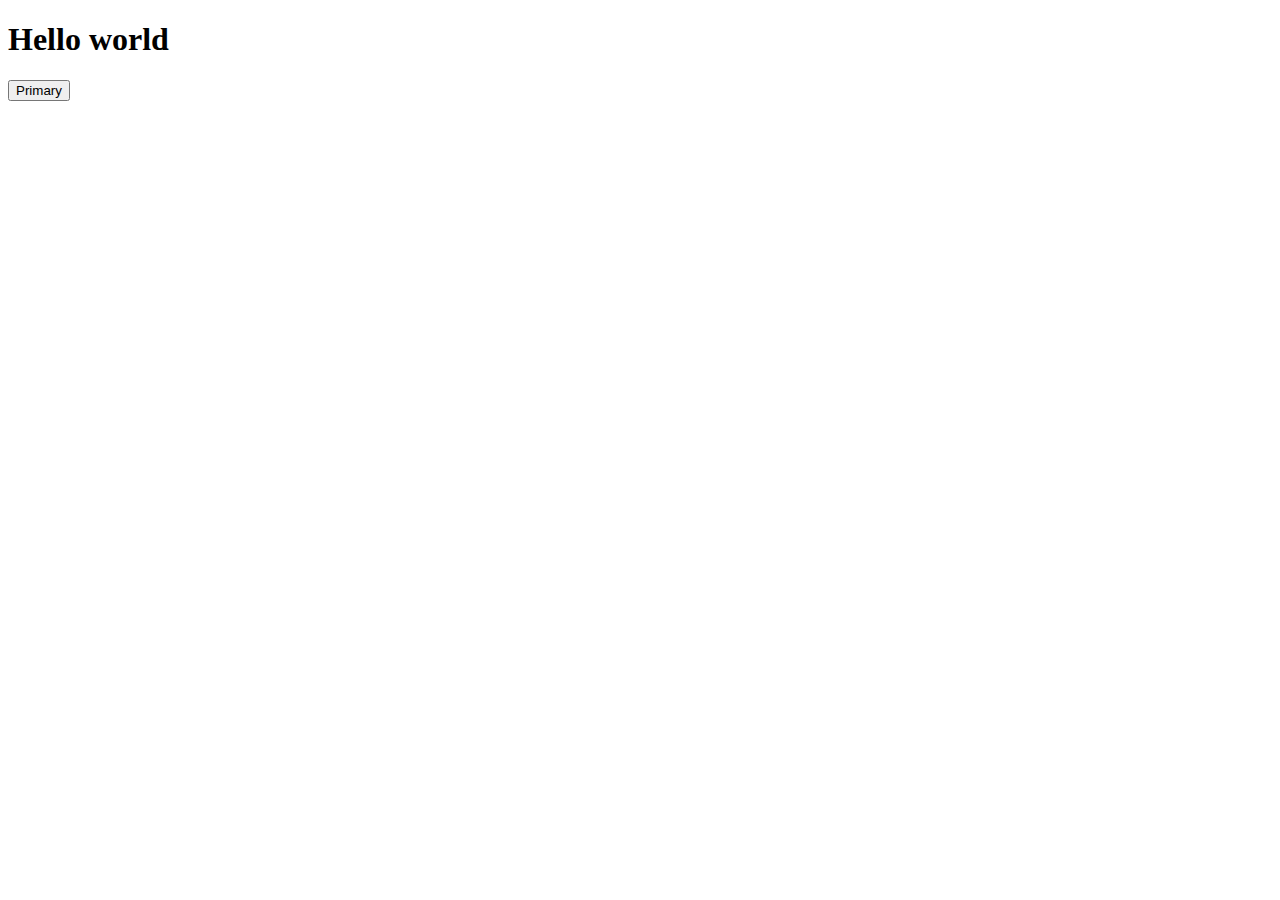
==== index.html @ aac94f91 "font and bootstrap added" ====
<!DOCTYPE html>
<html lang="en">
  <head>
    <meta charset="UTF-8" />
    <meta name="viewport" content="width=device-width, initial-scale=1.0" />
    <title>Document</title>

    <link
      href="https://cdn.jsdelivr.net/npm/bootstrap@5.3.1/dist/css/bootstrap.min.css"
      rel="stylesheet"
      integrity="sha384-4bw+/aepP/YC94hEpVNVgiZdgIC5+VKNBQNGCHeKRQN+PtmoHDEXuppvnDJzQIu9"
      crossorigin="anonymous"
    />
    <link rel="preconnect" href="https://fonts.googleapis.com" />
    <link rel="preconnect" href="https://fonts.gstatic.com" crossorigin />
    <link
      href="https://fonts.googleapis.com/css2?family=Kumbh+Sans:wght@400;600;700&family=Merriweather:ital,wght@0,700;0,900;1,900&display=swap"
      rel="stylesheet"
    />
    <link rel="stylesheet" href="style/style.css" />
  </head>
  <body>
    <div class="container">
      <h1>Hello world</h1>
      <button type="button" class="btn btn-primary">Primary</button>
    </div>
    <script
      src="https://cdn.jsdelivr.net/npm/bootstrap@5.3.1/dist/js/bootstrap.bundle.min.js"
      integrity="sha384-HwwvtgBNo3bZJJLYd8oVXjrBZt8cqVSpeBNS5n7C8IVInixGAoxmnlMuBnhbgrkm"
      crossorigin="anonymous"
    ></script>
  </body>
</html>
---- style/style.css ----
.h1 {
  font-family: "Merriweather", serif;
  font-size: 56px;
}
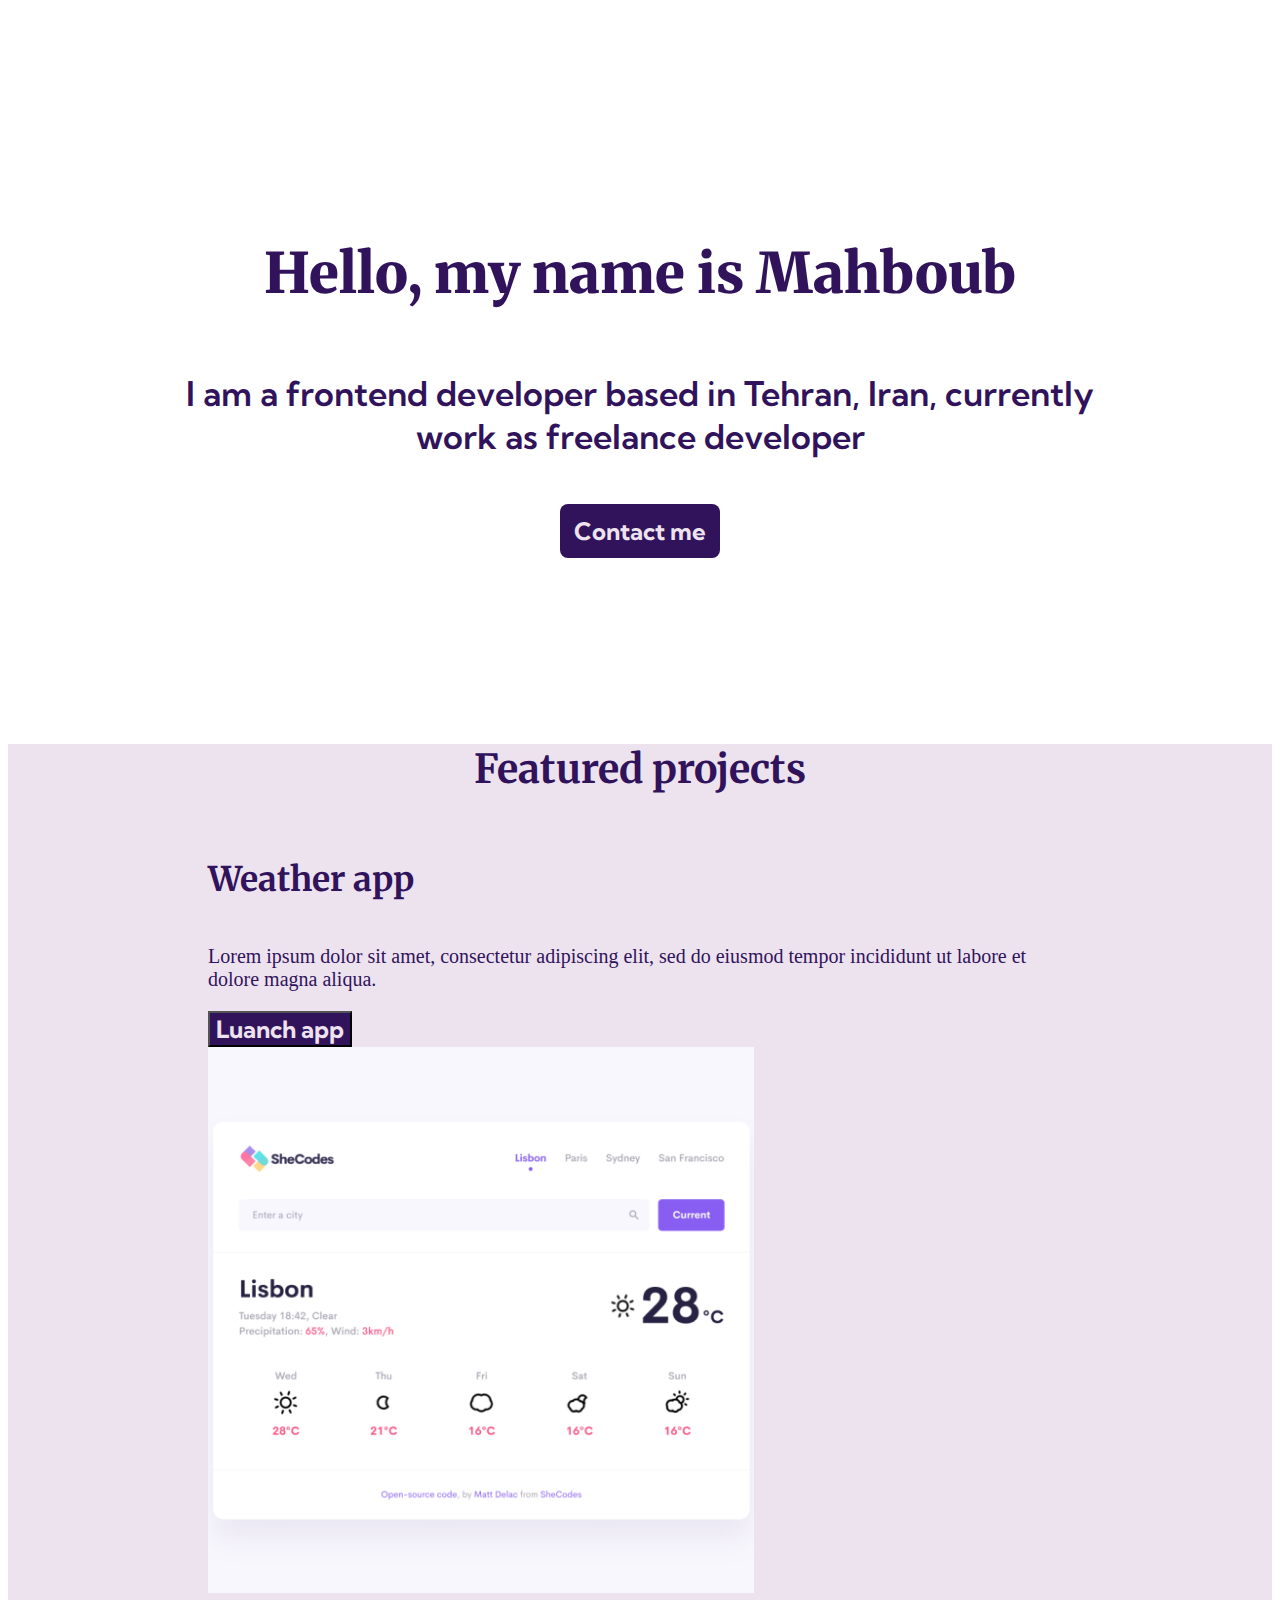
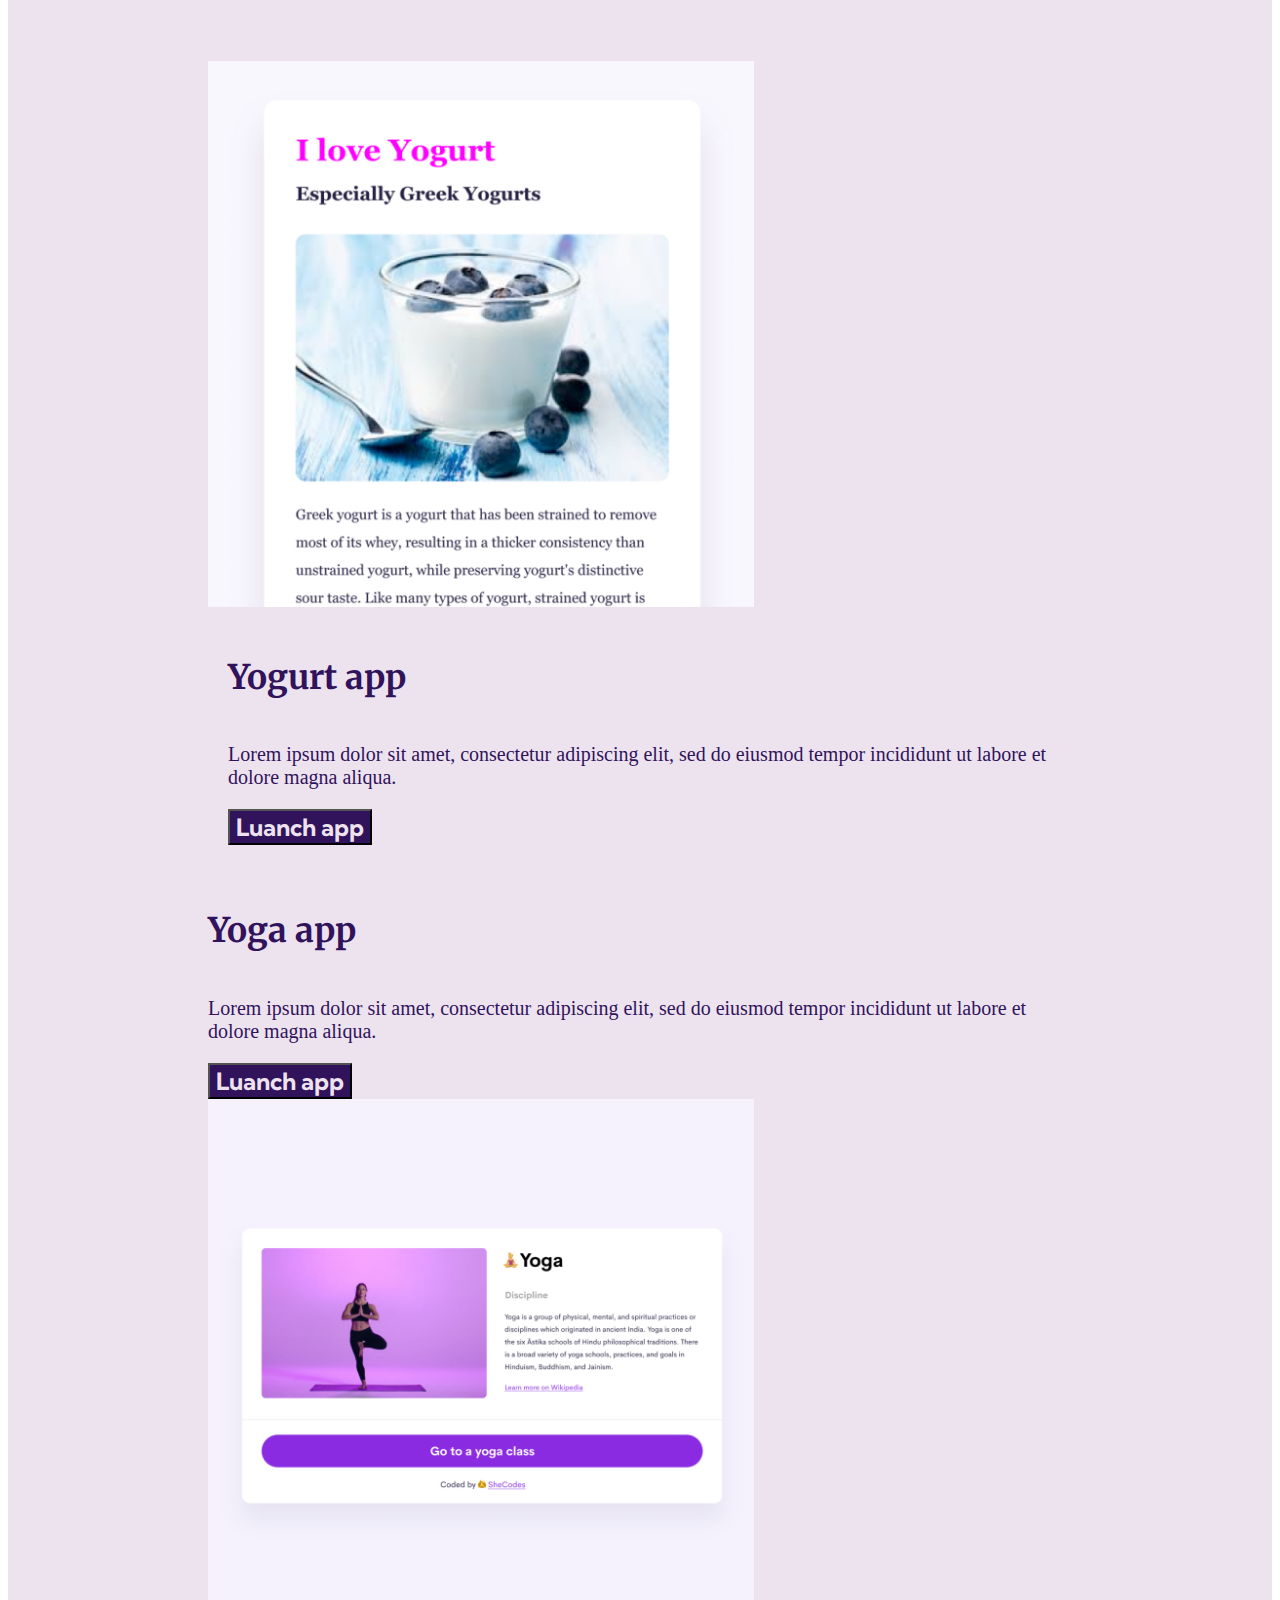
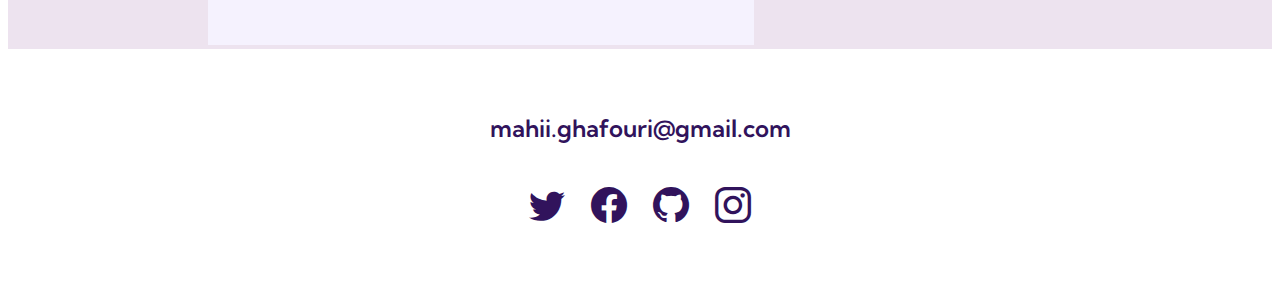
==== commit f1de4bb6: "homepage html and css" ====
--- a/index.html
+++ b/index.html
@@ -3,7 +3,7 @@
   <head>
     <meta charset="UTF-8" />
     <meta name="viewport" content="width=device-width, initial-scale=1.0" />
-    <title>Document</title>
+    <title>Homepage</title>
 
     <link
       href="https://cdn.jsdelivr.net/npm/bootstrap@5.3.1/dist/css/bootstrap.min.css"
@@ -11,18 +11,95 @@
       integrity="sha384-4bw+/aepP/YC94hEpVNVgiZdgIC5+VKNBQNGCHeKRQN+PtmoHDEXuppvnDJzQIu9"
       crossorigin="anonymous"
     />
+    <link rel="stylesheet" href="style/style.css" />
     <link rel="preconnect" href="https://fonts.googleapis.com" />
     <link rel="preconnect" href="https://fonts.gstatic.com" crossorigin />
     <link
       href="https://fonts.googleapis.com/css2?family=Kumbh+Sans:wght@400;600;700&family=Merriweather:ital,wght@0,700;0,900;1,900&display=swap"
       rel="stylesheet"
     />
-    <link rel="stylesheet" href="style/style.css" />
+    <link
+      rel="stylesheet"
+      href="https://cdn.jsdelivr.net/npm/bootstrap-icons@1.10.5/font/bootstrap-icons.css"
+    />
   </head>
   <body>
-    <div class="container">
-      <h1>Hello world</h1>
-      <button type="button" class="btn btn-primary">Primary</button>
+    <div class="container-fluid">
+      <div class="hero">
+        <h1>Hello, my name is Mahboub</h1>
+        <h2>
+          I am a frontend developer based in Tehran, Iran, currently work as
+          freelance developer
+        </h2>
+        <a href="#">Contact me</a>
+      </div>
+      <div class="works">
+        <div class="row">
+          <h3 class="title">Featured projects</h3>
+        </div>
+        <div class="row">
+          <div class="work-box d-flex">
+            <div class="description two">
+              <h4>Weather app</h4>
+              <p>
+                Lorem ipsum dolor sit amet, consectetur adipiscing elit, sed do
+                eiusmod tempor incididunt ut labore et dolore magna aliqua.
+              </p>
+              <button class="btn btn-primary app-button">Luanch app</button>
+            </div>
+            <div class="image">
+              <img src="images/weather.png" alt="weather app" />
+            </div>
+          </div>
+        </div>
+        <div class="row">
+          <div class="work-box d-flex">
+            <div class="image">
+              <img src="images/yogurt.png" alt="yogurt app" />
+            </div>
+            <div class="description three">
+              <h4>Yogurt app</h4>
+              <p>
+                Lorem ipsum dolor sit amet, consectetur adipiscing elit, sed do
+                eiusmod tempor incididunt ut labore et dolore magna aliqua.
+              </p>
+              <button class="btn btn-primary app-button">Luanch app</button>
+            </div>
+          </div>
+        </div>
+        <div class="row">
+          <div class="work-box d-flex">
+            <div class="description four">
+              <h4>Yoga app</h4>
+              <p>
+                Lorem ipsum dolor sit amet, consectetur adipiscing elit, sed do
+                eiusmod tempor incididunt ut labore et dolore magna aliqua.
+              </p>
+              <button class="btn btn-primary app-button">Luanch app</button>
+            </div>
+            <div class="image">
+              <img src="images/yoga.png" alt="yoga app" />
+            </div>
+          </div>
+        </div>
+      </div>
+      <div class="footer d-flex flex-column">
+        <a href="mailto:mahii.ghafouri@gmail.com">mahii.ghafouri@gmail.com</a>
+        <div class="social">
+          <a href="#">
+            <i class="bi bi-twitter"></i>
+          </a>
+          <a href="#">
+            <i class="bi bi-facebook"></i>
+          </a>
+          <a href="https://github.com/mahboub8061">
+            <i class="bi bi-github"></i>
+          </a>
+          <a href="https://github.com/mahboub8061">
+            <i class="bi bi-instagram"></i>
+          </a>
+        </div>
+      </div>
     </div>
     <script
       src="https://cdn.jsdelivr.net/npm/bootstrap@5.3.1/dist/js/bootstrap.bundle.min.js"
--- a/style/style.css
+++ b/style/style.css
@@ -1,4 +1,106 @@
-.h1 {
+:root {
+  --primary-color: #31135c;
+  --secondary-color: #9d61a9;
+  --bg-color: #ede3ef;
+}
+.hero {
+  display: flex;
+  flex-direction: column;
+  align-items: center;
+  margin-top: 50px;
+  padding: 150px;
+}
+h1 {
   font-family: "Merriweather", serif;
   font-size: 56px;
+  color: var(--primary-color);
+  font-weight: 900;
+  margin-bottom: 36px;
 }
+h2 {
+  font-size: 34px;
+  color: var(--primary-color);
+  font-weight: 600;
+  font-family: "Kumbh Sans", sans-serif;
+  text-align: center;
+  margin-bottom: 46px;
+}
+
+.hero a {
+  font-family: "Kumbh Sans", sans-serif;
+  font-size: 24px;
+  text-decoration: none;
+  color: var(--bg-color);
+  padding: 12px 14px;
+  background-color: var(--primary-color);
+  border-radius: 8px;
+  font-weight: 700;
+}
+.works {
+  padding-left: 200px;
+  padding-right: 200px;
+  background-color: var(--bg-color);
+}
+h3 {
+  font-family: "Merriweather", serif;
+  font-weight: 700;
+  font-size: 40px;
+  color: var(--primary-color);
+}
+h4 {
+  font-family: "Merriweather", serif;
+  font-weight: 700;
+  font-size: 34px;
+  color: var(--primary-color);
+}
+.app-button {
+  background-color: var(--primary-color);
+  font-family: "Kumbh Sans", sans-serif;
+  font-size: 24px;
+  font-weight: 700;
+  color: var(--bg-color);
+}
+
+.works p {
+  font-size: 20px;
+  color: var(--primary-color);
+}
+.title {
+  text-align: center;
+  margin-top: 36px;
+  margin-bottom: 64px;
+}
+
+.image img {
+  width: 546px;
+  height: auto;
+}
+.row {
+  margin-bottom: 64px;
+}
+.three {
+  padding-left: 20px;
+}
+.two,
+.four {
+  padding-right: 20px;
+}
+.footer {
+  display: flex;
+  flex-direction: column;
+  align-items: center;
+  padding-bottom: 64px;
+}
+.footer a {
+  font-family: "Kumbh Sans", sans-serif;
+  font-size: 24px;
+  color: var(--primary-color);
+  text-decoration: none;
+  font-weight: 600;
+  margin-bottom: 40px;
+}
+.social i {
+  font-size: 36px;
+  color: var(--primary-color);
+  margin: 10px;
+}
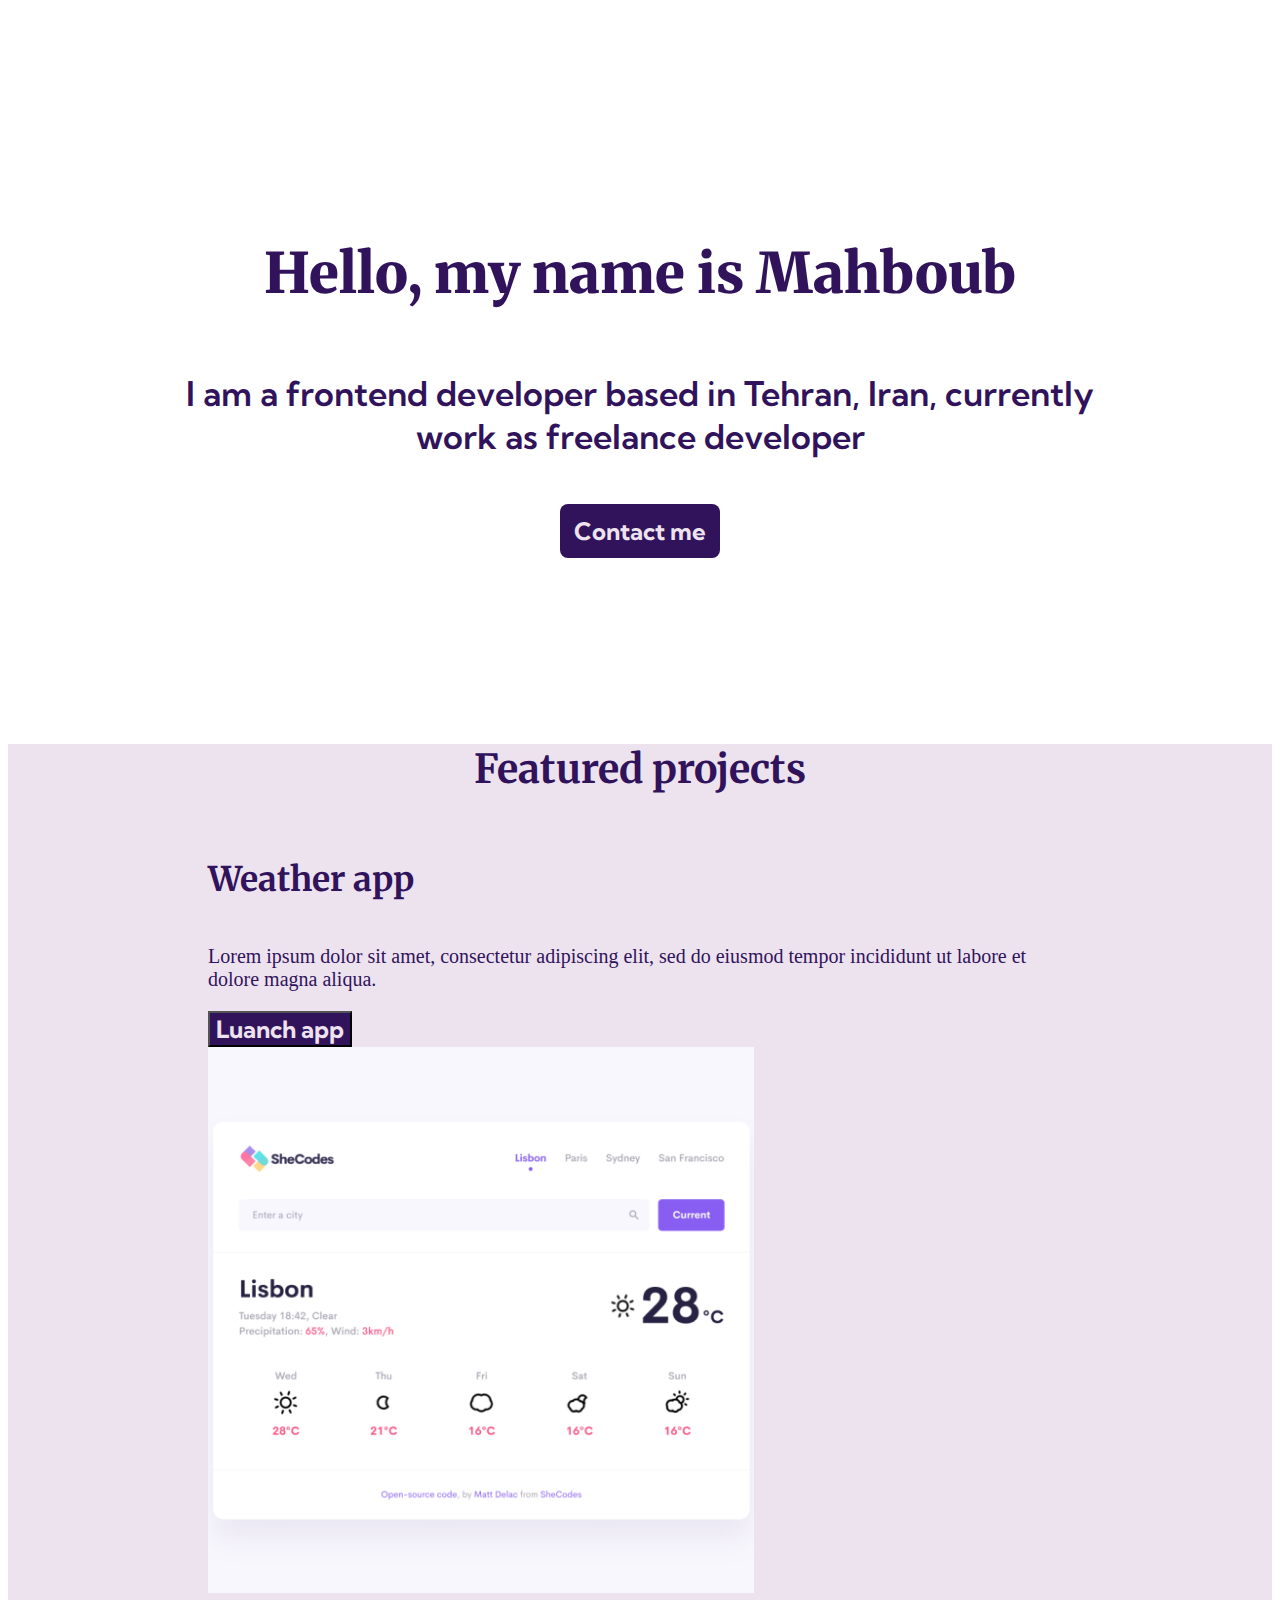
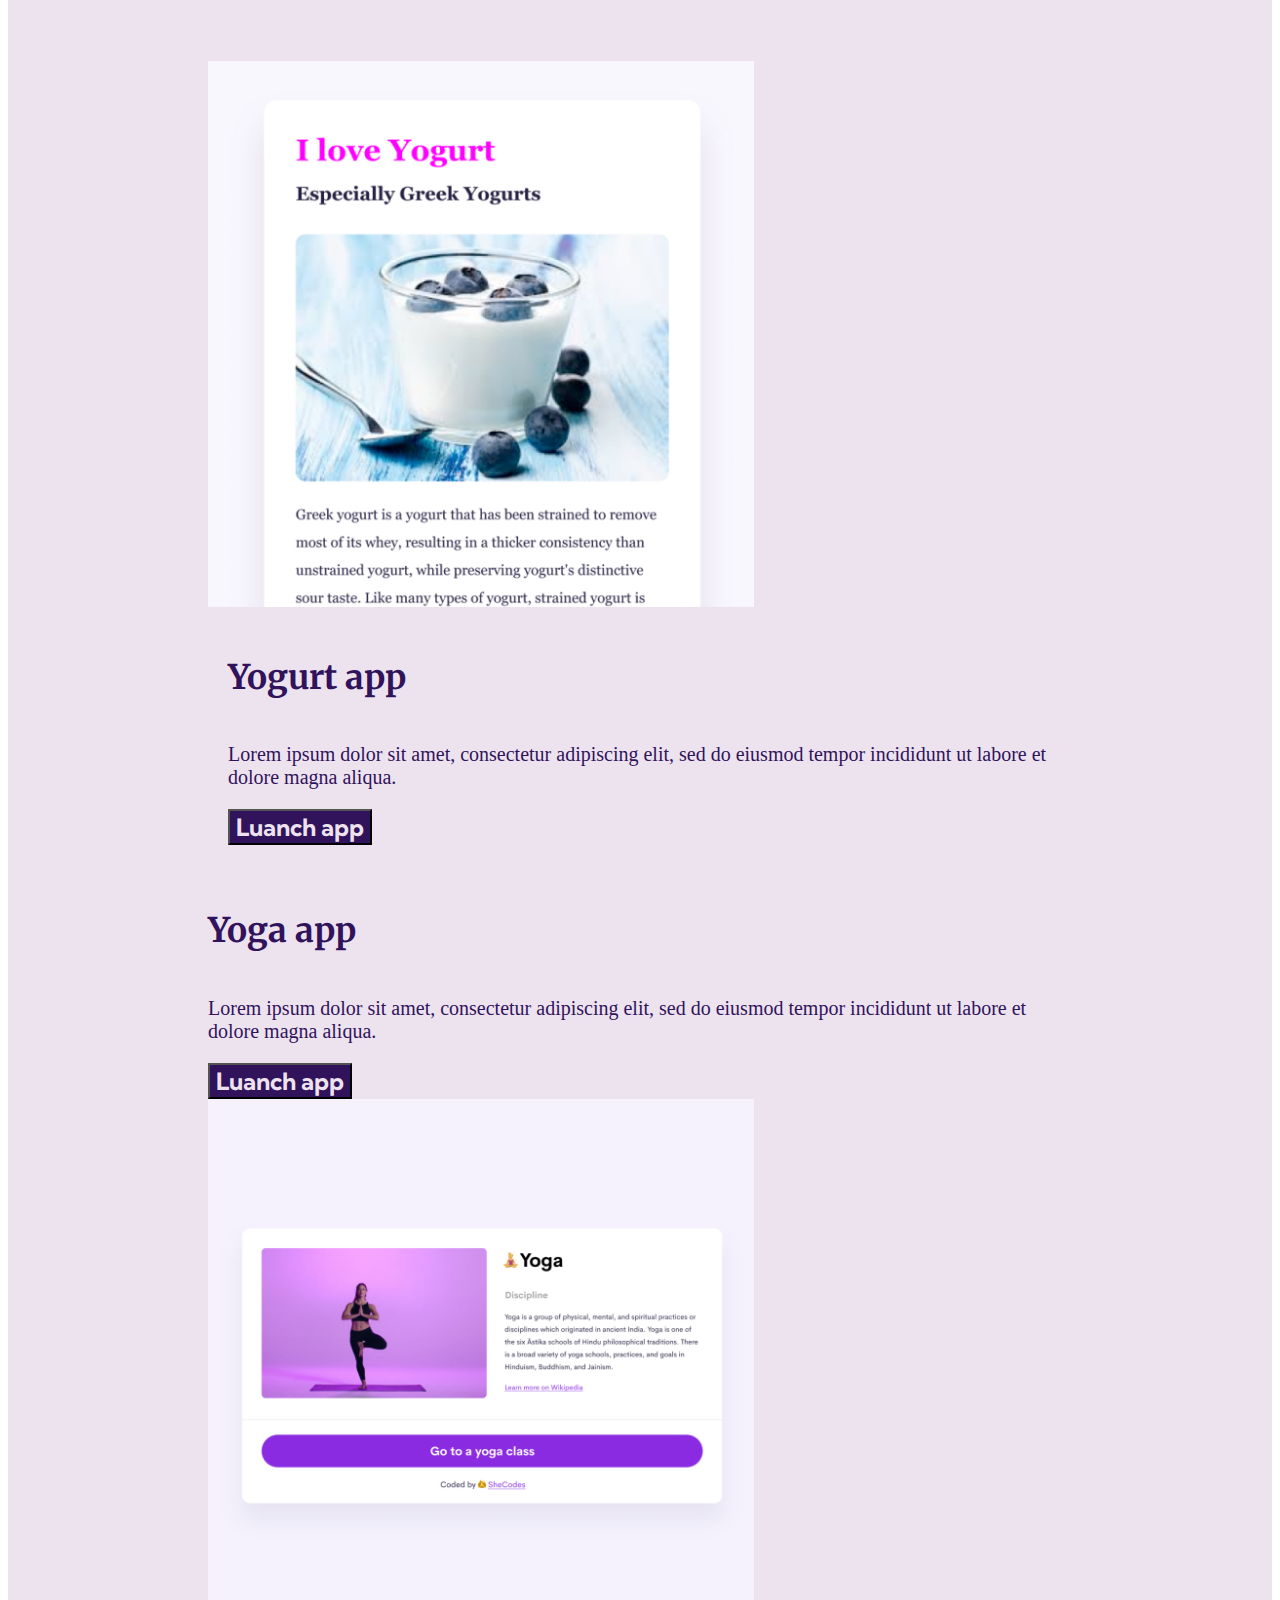
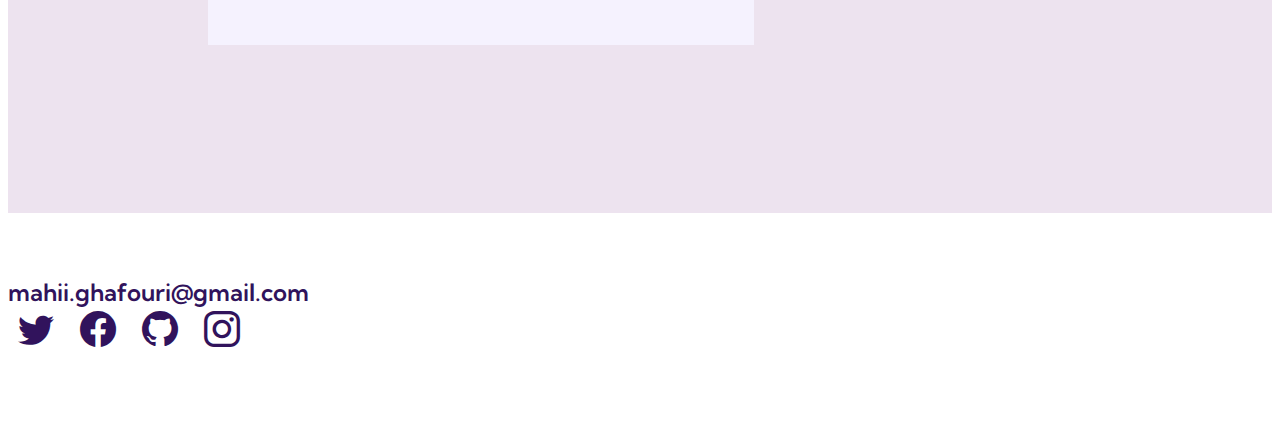
==== commit a2658933: "working on responsiveness" ====
--- a/index.html
+++ b/index.html
@@ -38,7 +38,7 @@
           <h3 class="title">Featured projects</h3>
         </div>
         <div class="row">
-          <div class="work-box d-flex">
+          <div class="work-box d-sm-flex">
             <div class="description two">
               <h4>Weather app</h4>
               <p>
@@ -86,16 +86,18 @@
       <div class="footer d-flex flex-column">
         <a href="mailto:mahii.ghafouri@gmail.com">mahii.ghafouri@gmail.com</a>
         <div class="social">
-          <a href="#">
+          <a href="https://twitter.com/">
             <i class="bi bi-twitter"></i>
           </a>
-          <a href="#">
+          <a href="https://facebook.com">
             <i class="bi bi-facebook"></i>
           </a>
           <a href="https://github.com/mahboub8061">
             <i class="bi bi-github"></i>
           </a>
-          <a href="https://github.com/mahboub8061">
+          <a
+            href="https://instagram.com/mahboub_ghafouri?idshid=NzZIODBkYWE4Ng=="
+          >
             <i class="bi bi-instagram"></i>
           </a>
         </div>
--- a/style/style.css
+++ b/style/style.css
@@ -40,6 +40,7 @@
   padding-left: 200px;
   padding-right: 200px;
   background-color: var(--bg-color);
+  padding-bottom: 100px;
 }
 h3 {
   font-family: "Merriweather", serif;
@@ -86,8 +87,7 @@
   padding-right: 20px;
 }
 .footer {
-  display: flex;
-  flex-direction: column;
+  padding-top: 64px;
   align-items: center;
   padding-bottom: 64px;
 }
@@ -104,3 +104,41 @@
   color: var(--primary-color);
   margin: 10px;
 }
+@media (max-width: 768px) {
+  .hero {
+    padding: 24px;
+  }
+  h1 {
+    font-size: 26px;
+  }
+  h2 {
+    font-size: 18px;
+  }
+  h3 {
+    font-size: 24px;
+  }
+  h4 {
+    font-size: 20px;
+    text-align: center;
+  }
+  p {
+    font-size: 16px;
+  }
+  .works {
+    padding-left: 24px;
+    padding-right: 24px;
+  }
+  .description {
+    text-align: center;
+  }
+
+  .hero a {
+    font-size: 16px;
+  }
+  .image {
+    display: none;
+  }
+  .footer a {
+    font-size: 16px;
+  }
+}
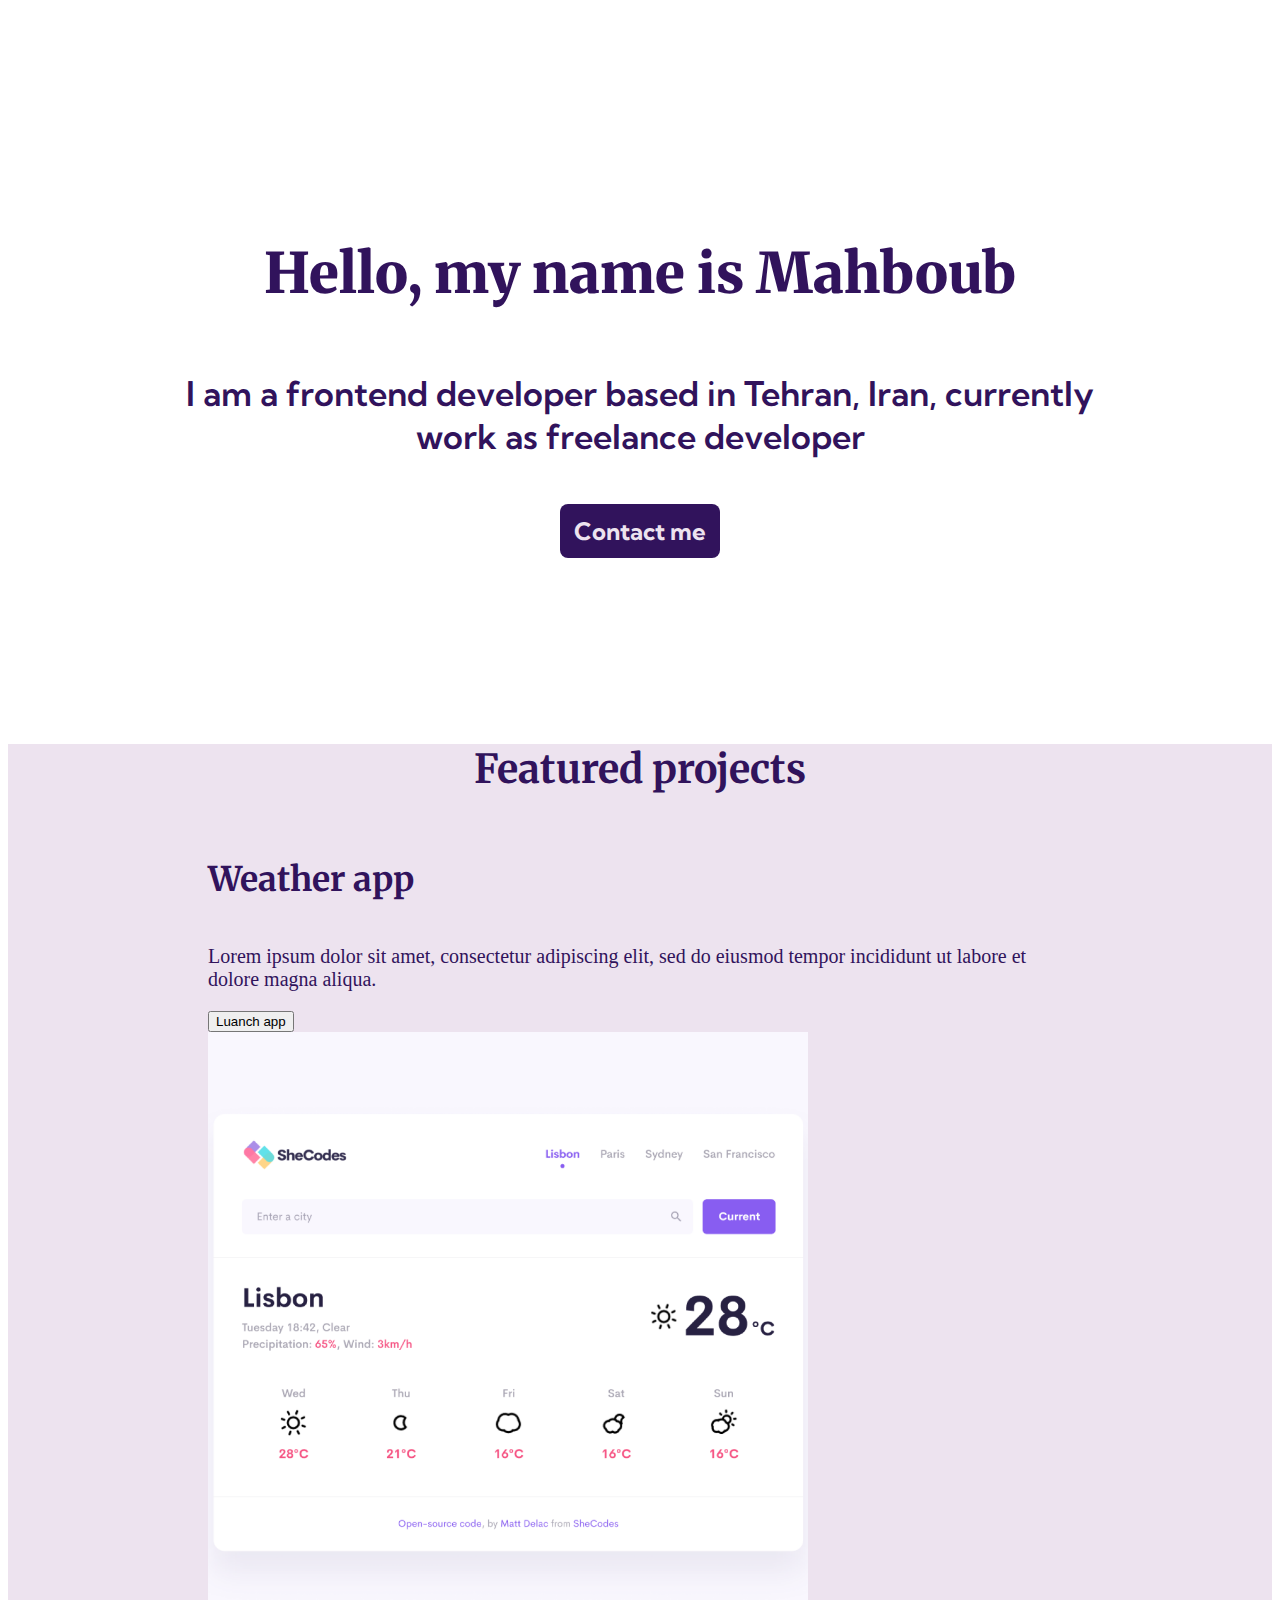
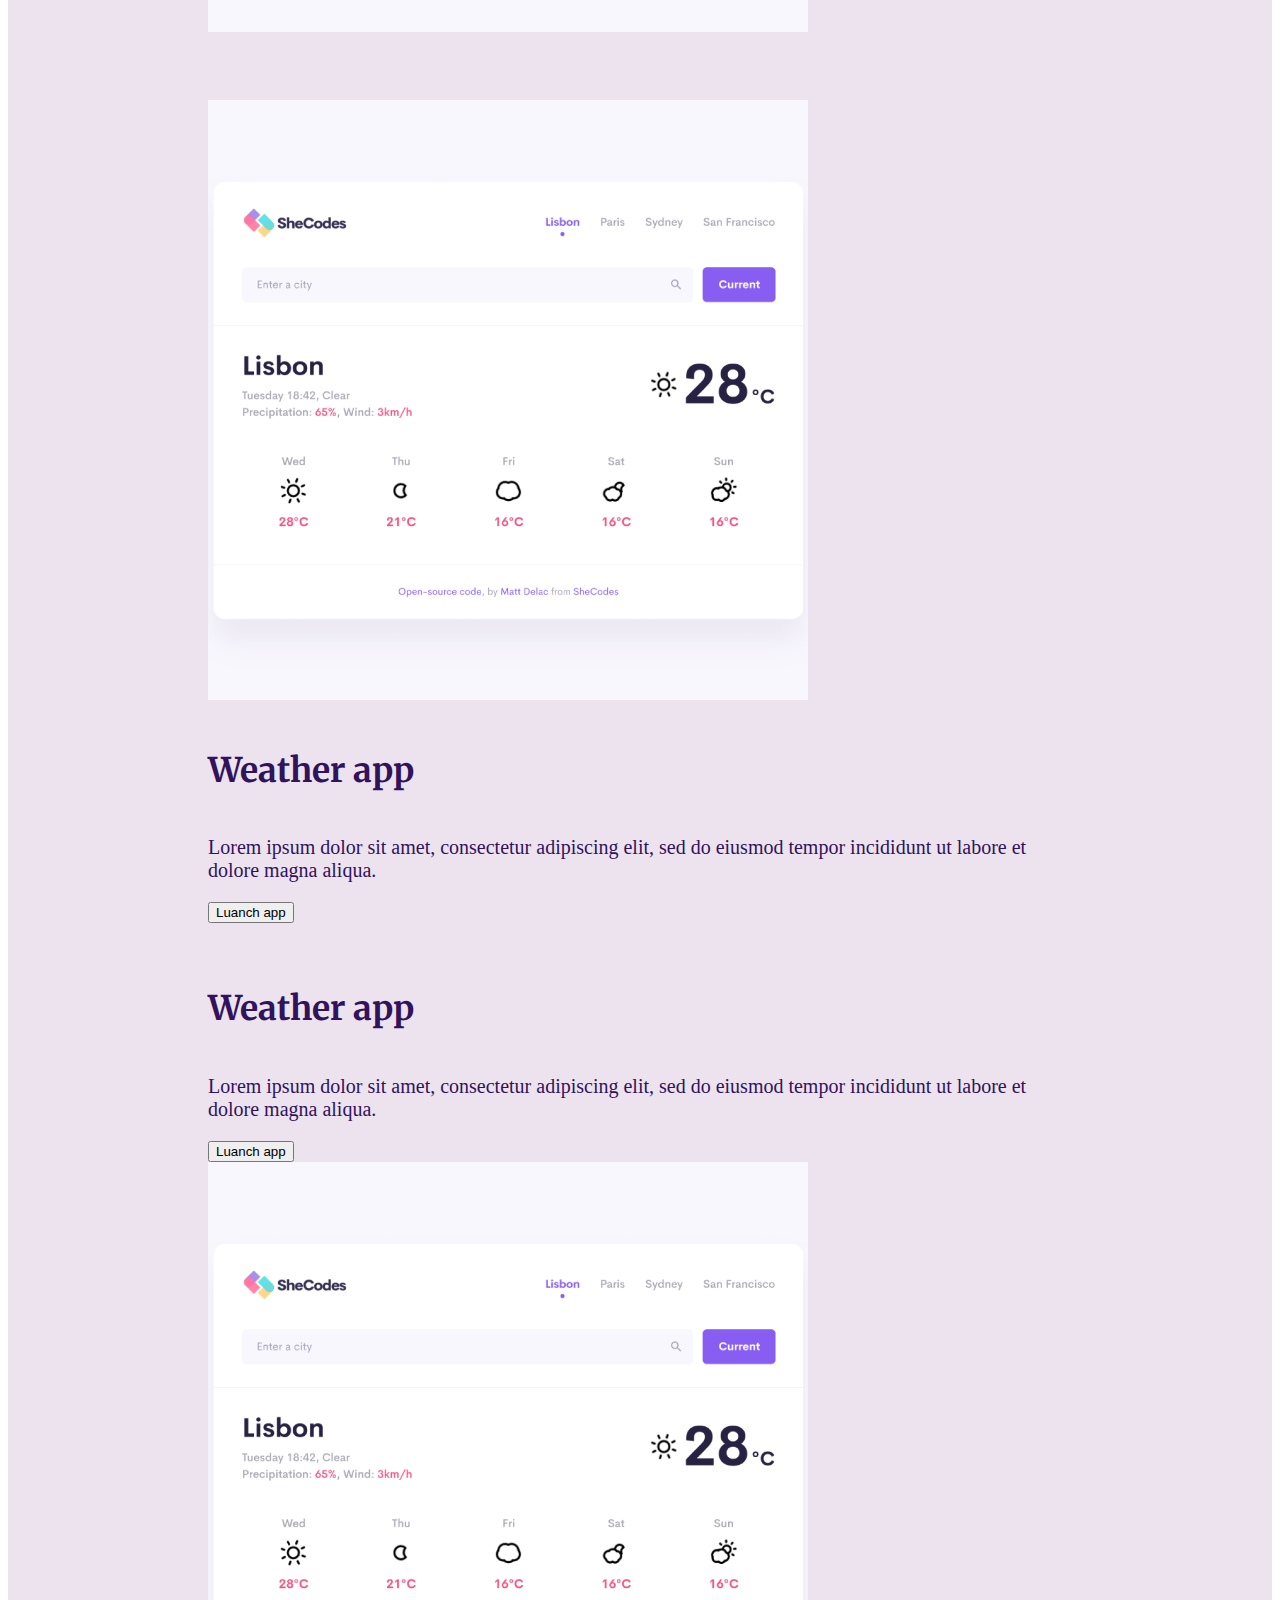
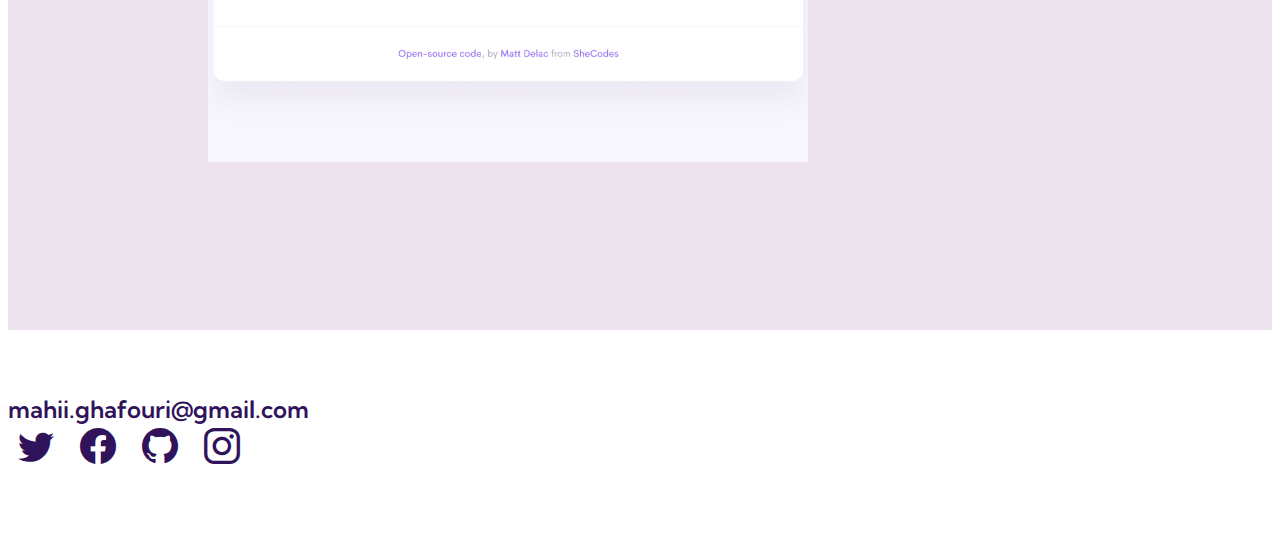
==== commit 062ea9d2: "work on grid" ====
--- a/index.html
+++ b/index.html
@@ -38,48 +38,56 @@
           <h3 class="title">Featured projects</h3>
         </div>
         <div class="row">
-          <div class="work-box d-sm-flex">
-            <div class="description two">
-              <h4>Weather app</h4>
-              <p>
-                Lorem ipsum dolor sit amet, consectetur adipiscing elit, sed do
-                eiusmod tempor incididunt ut labore et dolore magna aliqua.
-              </p>
-              <button class="btn btn-primary app-button">Luanch app</button>
-            </div>
-            <div class="image">
-              <img src="images/weather.png" alt="weather app" />
-            </div>
+          <div class="col-md description two">
+            <h4>Weather app</h4>
+            <p>
+              Lorem ipsum dolor sit amet, consectetur adipiscing elit, sed do
+              eiusmod tempor incididunt ut labore et dolore magna aliqua.
+            </p>
+            <button class="btn btn-primaryapp-button">Luanch app</button>
+          </div>
+
+          <div class="col-md image">
+            <img
+              class="img-responsive"
+              src="images/weather.png"
+              alt="weather app"
+            />
           </div>
         </div>
         <div class="row">
-          <div class="work-box d-flex">
-            <div class="image">
-              <img src="images/yogurt.png" alt="yogurt app" />
-            </div>
-            <div class="description three">
-              <h4>Yogurt app</h4>
-              <p>
-                Lorem ipsum dolor sit amet, consectetur adipiscing elit, sed do
-                eiusmod tempor incididunt ut labore et dolore magna aliqua.
-              </p>
-              <button class="btn btn-primary app-button">Luanch app</button>
-            </div>
+          <div class="col-md image">
+            <img
+              class="img-responsive"
+              src="images/weather.png"
+              alt="weather app"
+            />
+          </div>
+          <div class="col-md description two">
+            <h4>Weather app</h4>
+            <p>
+              Lorem ipsum dolor sit amet, consectetur adipiscing elit, sed do
+              eiusmod tempor incididunt ut labore et dolore magna aliqua.
+            </p>
+            <button class="btn btn-primaryapp-button">Luanch app</button>
           </div>
         </div>
         <div class="row">
-          <div class="work-box d-flex">
-            <div class="description four">
-              <h4>Yoga app</h4>
-              <p>
-                Lorem ipsum dolor sit amet, consectetur adipiscing elit, sed do
-                eiusmod tempor incididunt ut labore et dolore magna aliqua.
-              </p>
-              <button class="btn btn-primary app-button">Luanch app</button>
-            </div>
-            <div class="image">
-              <img src="images/yoga.png" alt="yoga app" />
-            </div>
+          <div class="col-md description two">
+            <h4>Weather app</h4>
+            <p>
+              Lorem ipsum dolor sit amet, consectetur adipiscing elit, sed do
+              eiusmod tempor incididunt ut labore et dolore magna aliqua.
+            </p>
+            <button class="btn btn-primaryapp-button">Luanch app</button>
+          </div>
+
+          <div class="col-md image">
+            <img
+              class="img-responsive"
+              src="images/weather.png"
+              alt="weather app"
+            />
           </div>
         </div>
       </div>
--- a/style/style.css
+++ b/style/style.css
@@ -73,19 +73,13 @@
 }
 
 .image img {
-  width: 546px;
+  max-width: 600px;
   height: auto;
 }
 .row {
   margin-bottom: 64px;
 }
-.three {
-  padding-left: 20px;
-}
-.two,
-.four {
-  padding-right: 20px;
-}
+
 .footer {
   padding-top: 64px;
   align-items: center;
@@ -106,7 +100,8 @@
 }
 @media (max-width: 768px) {
   .hero {
-    padding: 24px;
+    padding: 30px;
+    text-align: center;
   }
   h1 {
     font-size: 26px;
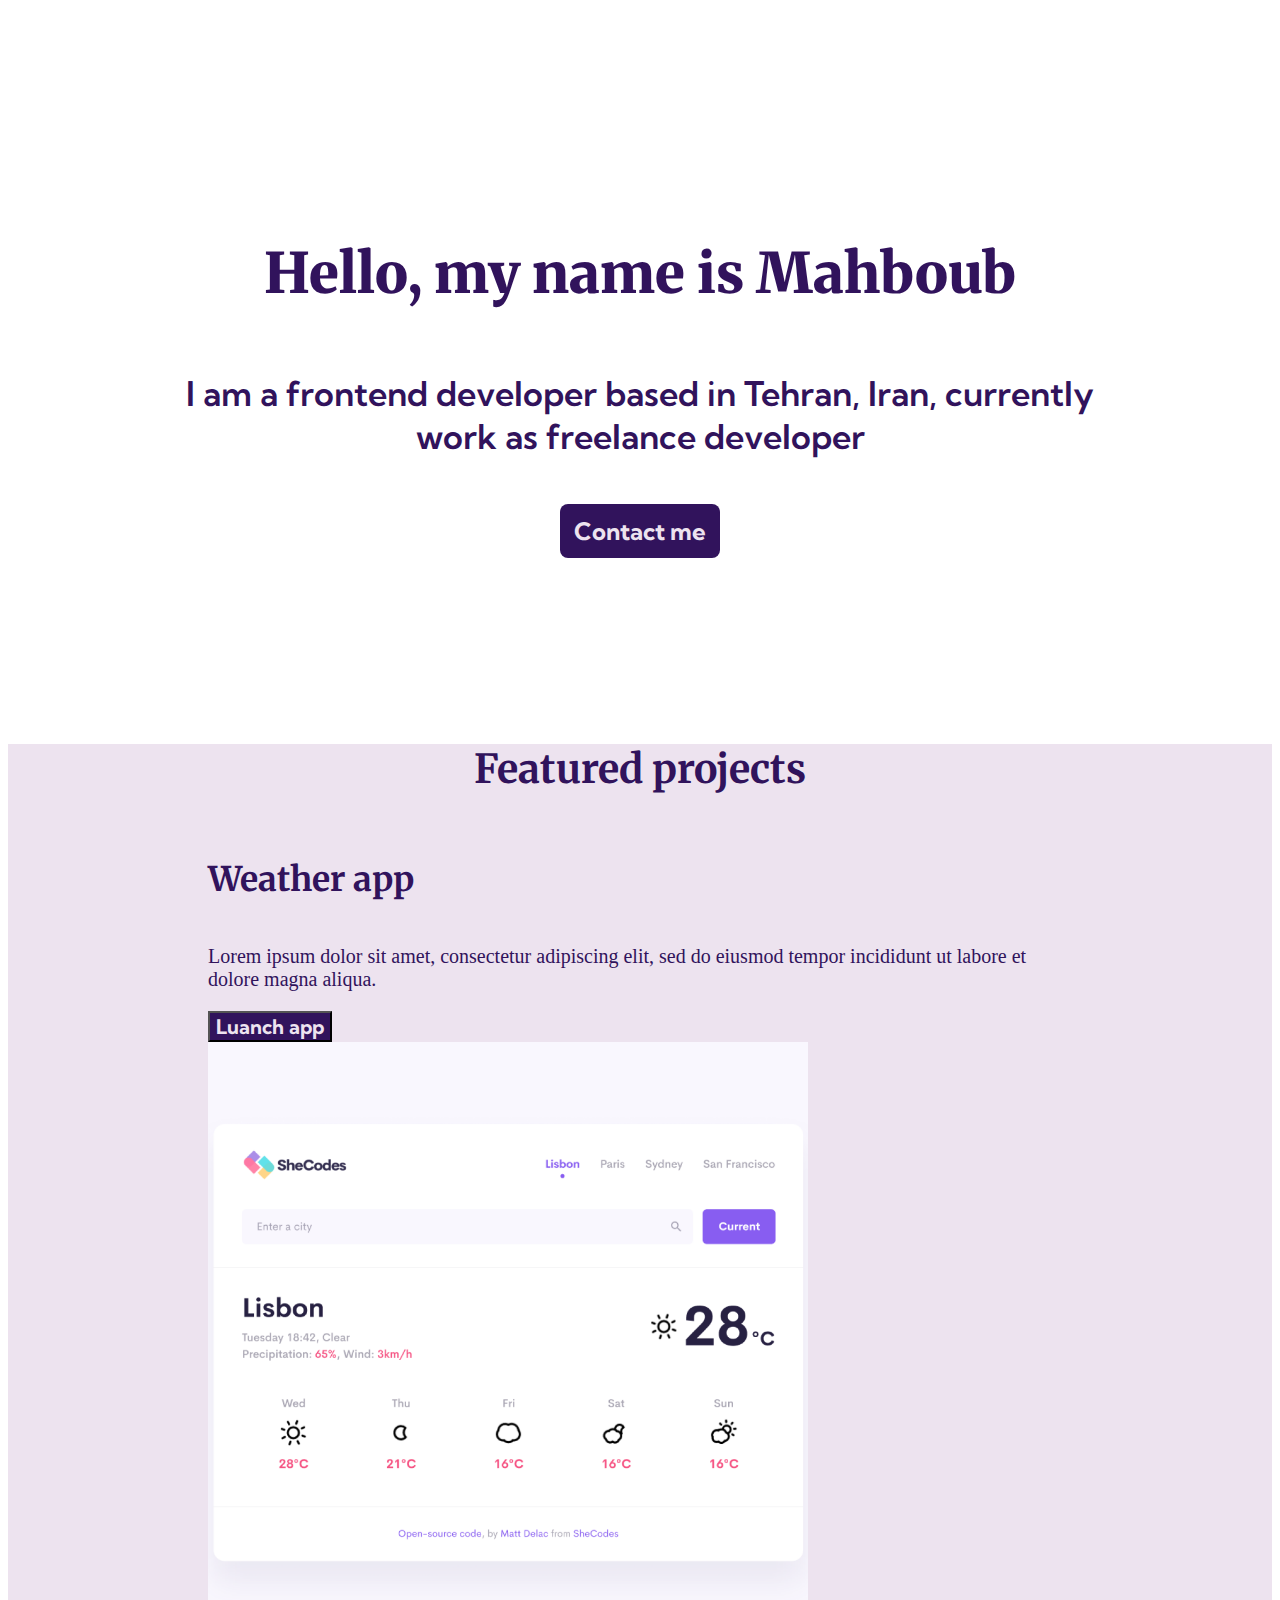
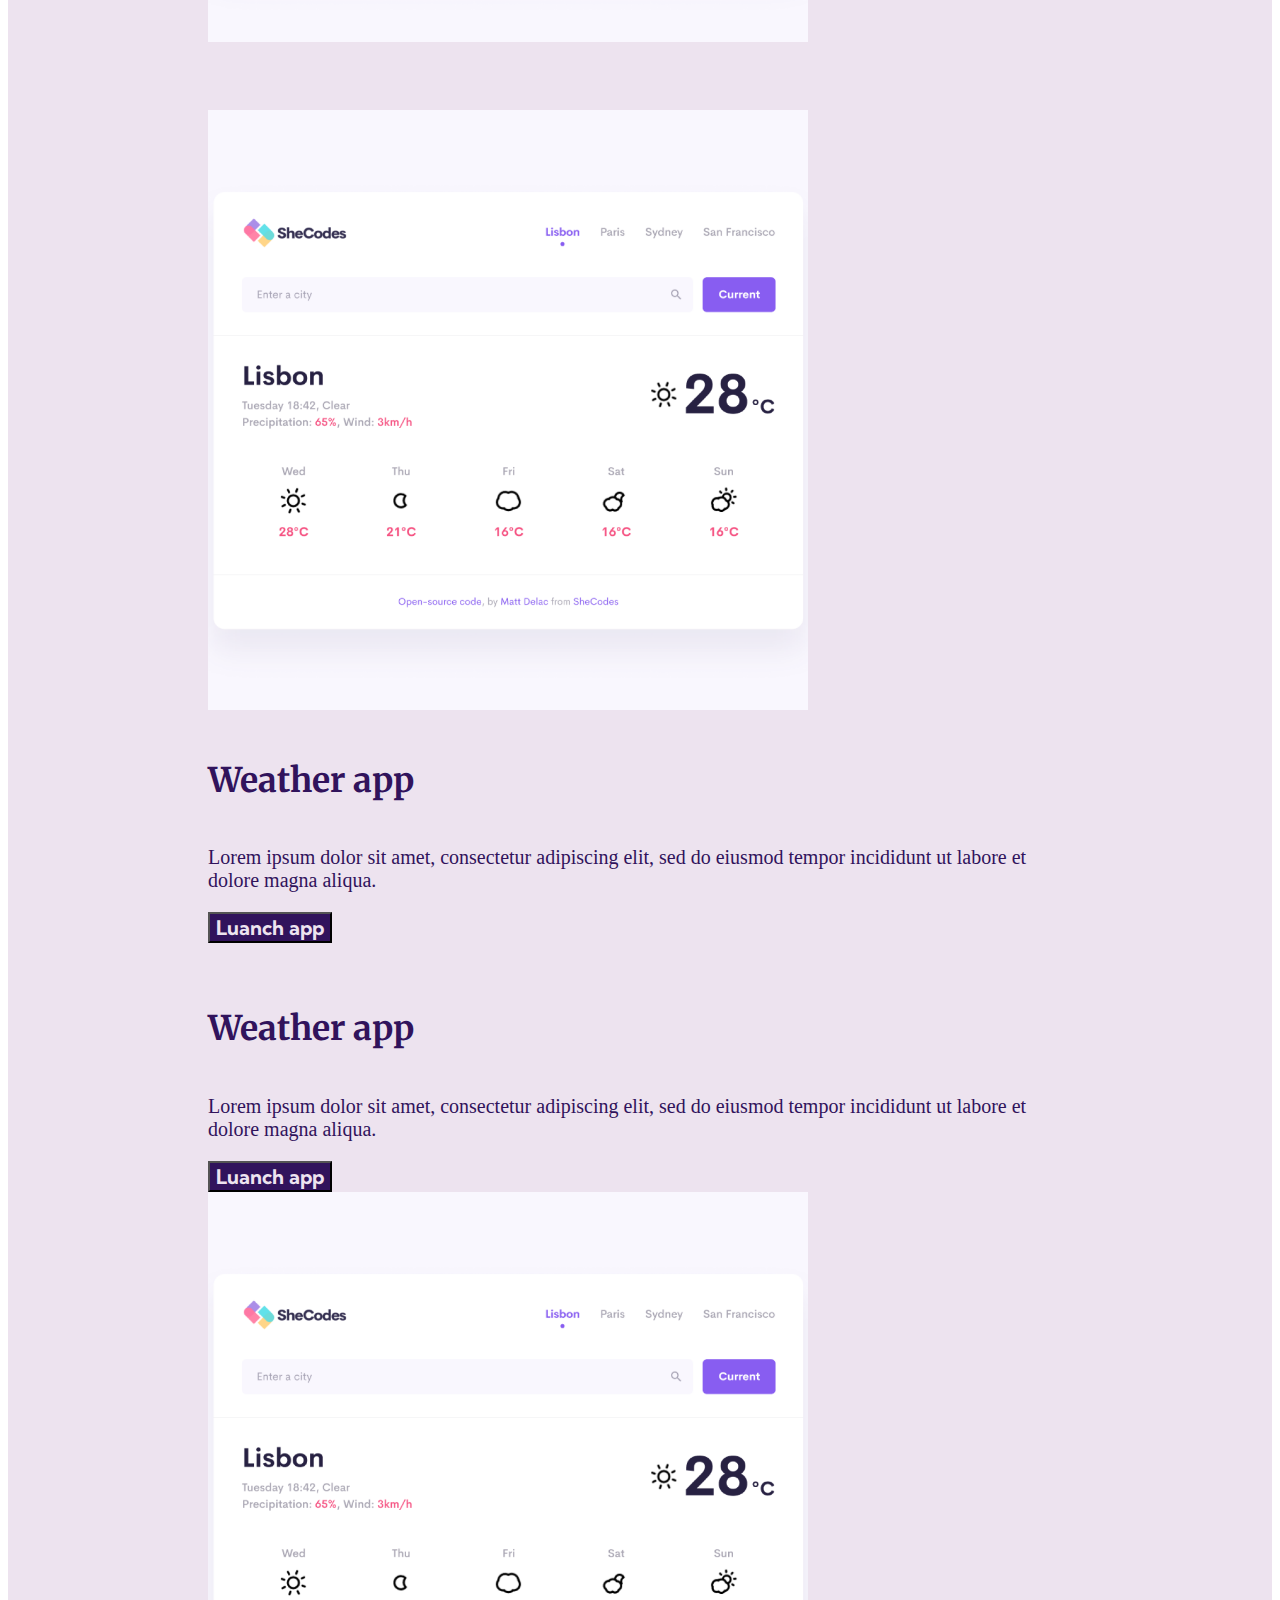
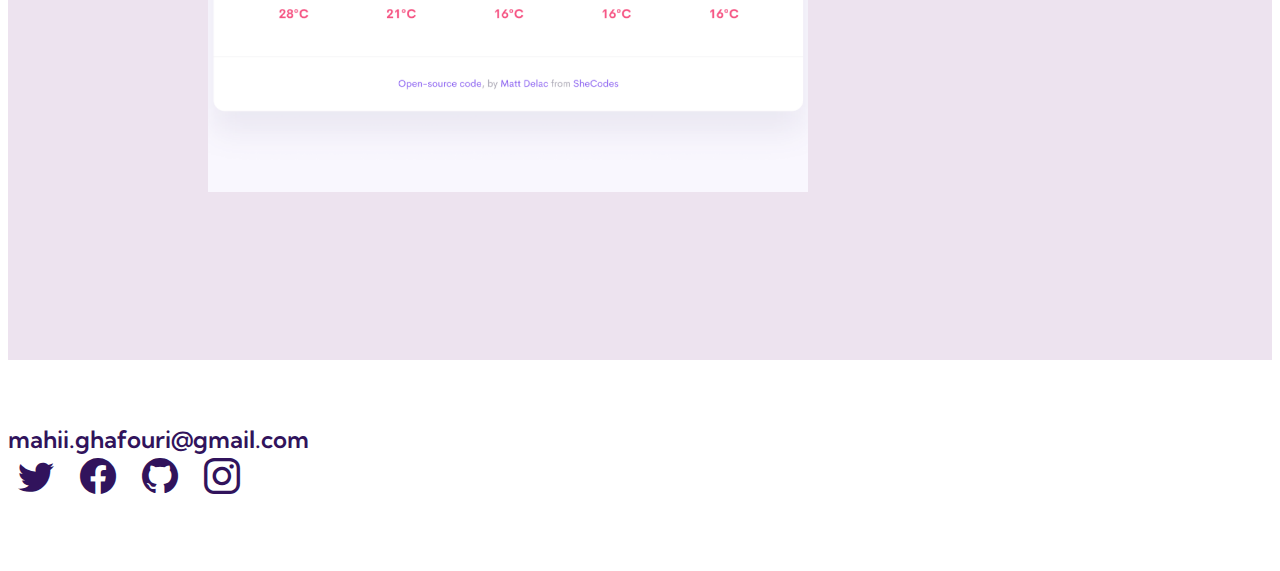
==== commit e90ec4e8: "button eddited" ====
--- a/index.html
+++ b/index.html
@@ -44,7 +44,9 @@
               Lorem ipsum dolor sit amet, consectetur adipiscing elit, sed do
               eiusmod tempor incididunt ut labore et dolore magna aliqua.
             </p>
-            <button class="btn btn-primaryapp-button">Luanch app</button>
+            <button type="button" class="btn btn-primary app-button">
+              Luanch app
+            </button>
           </div>
 
           <div class="col-md image">
@@ -69,7 +71,9 @@
               Lorem ipsum dolor sit amet, consectetur adipiscing elit, sed do
               eiusmod tempor incididunt ut labore et dolore magna aliqua.
             </p>
-            <button class="btn btn-primaryapp-button">Luanch app</button>
+            <button type="button" class="btn btn-primary app-button">
+              Luanch app
+            </button>
           </div>
         </div>
         <div class="row">
@@ -79,7 +83,9 @@
               Lorem ipsum dolor sit amet, consectetur adipiscing elit, sed do
               eiusmod tempor incididunt ut labore et dolore magna aliqua.
             </p>
-            <button class="btn btn-primaryapp-button">Luanch app</button>
+            <button type="button" class="btn btn-primary app-button">
+              Luanch app
+            </button>
           </div>
 
           <div class="col-md image">
--- a/style/style.css
+++ b/style/style.css
@@ -57,7 +57,7 @@
 .app-button {
   background-color: var(--primary-color);
   font-family: "Kumbh Sans", sans-serif;
-  font-size: 24px;
+  font-size: 20px;
   font-weight: 700;
   color: var(--bg-color);
 }
@@ -130,6 +130,9 @@
   .hero a {
     font-size: 16px;
   }
+  .app-button {
+    font-size: 16px;
+  }
   .image {
     display: none;
   }
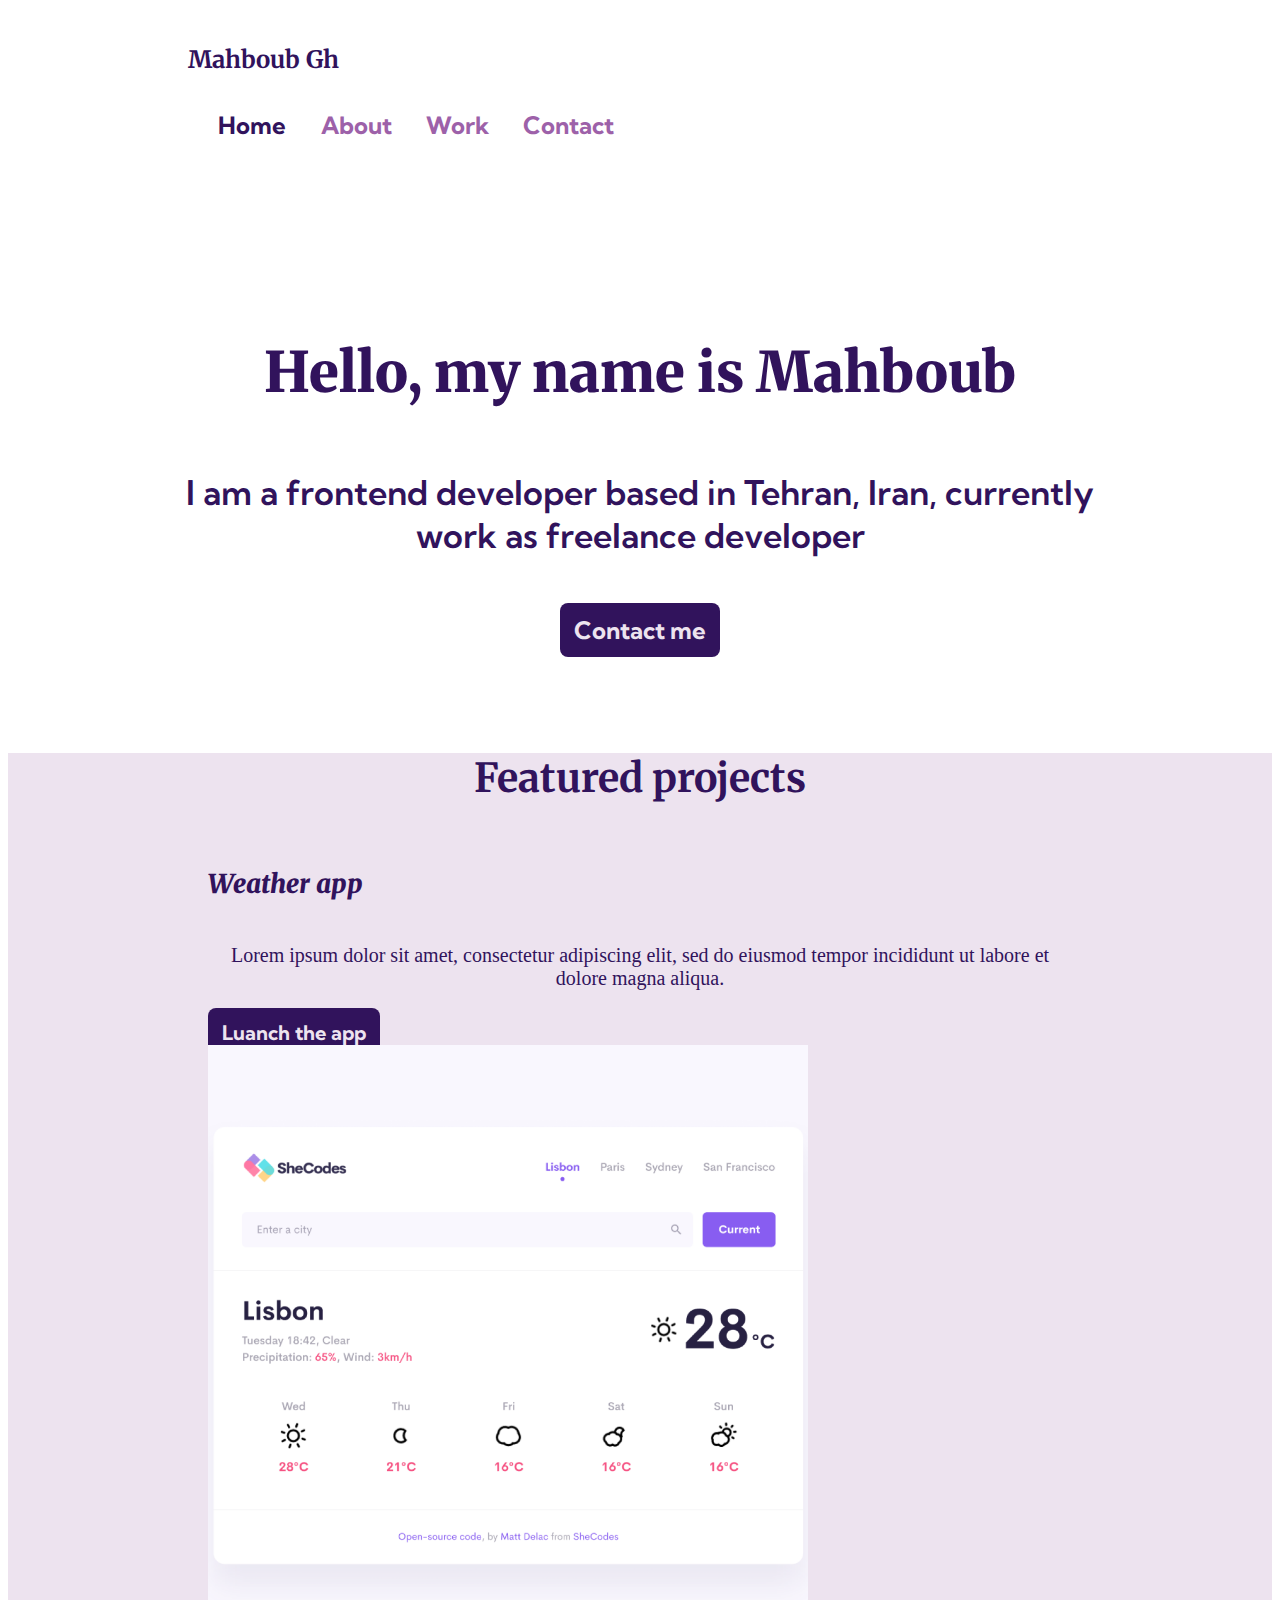
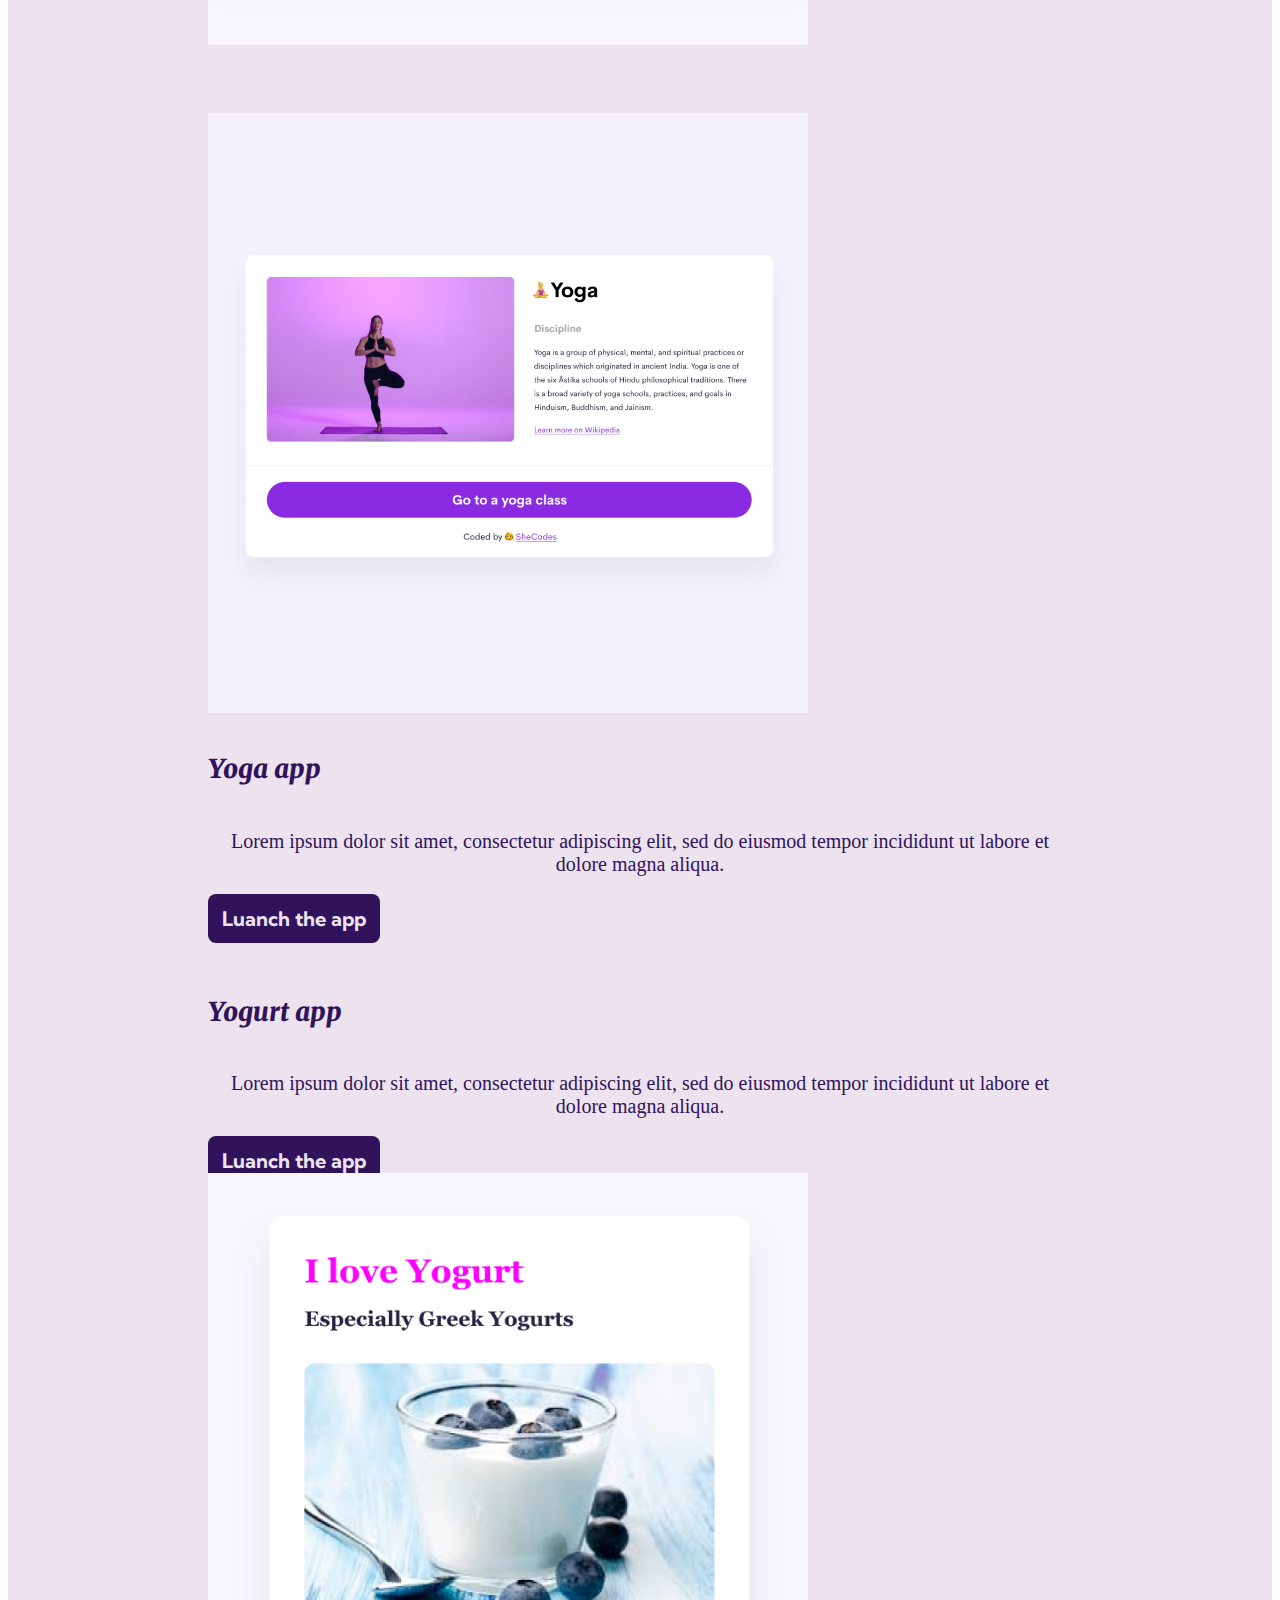
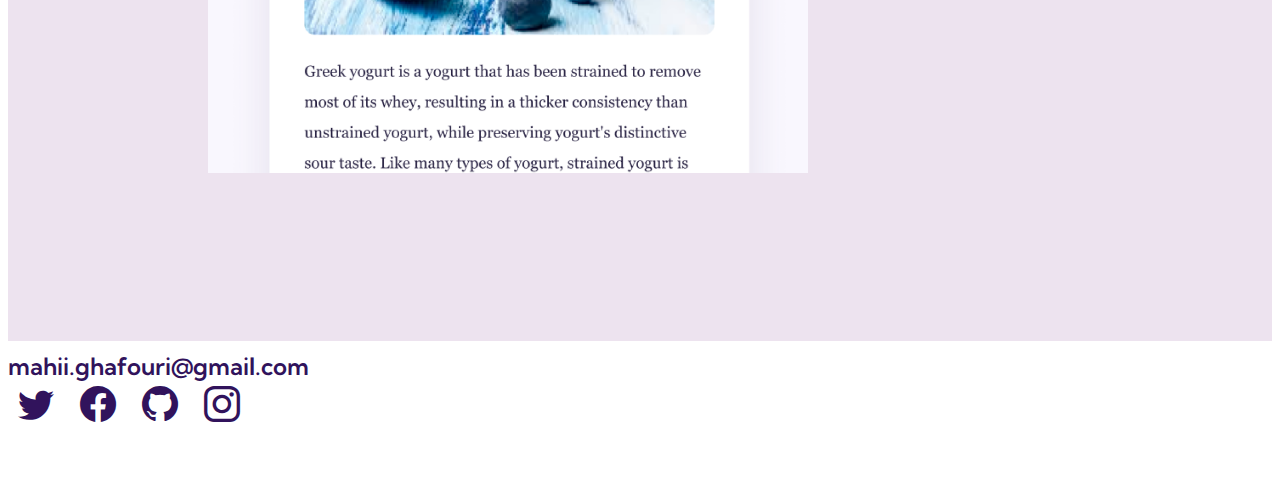
==== commit 47b76aa6: "final touch and seo" ====
--- a/index.html
+++ b/index.html
@@ -3,7 +3,11 @@
   <head>
     <meta charset="UTF-8" />
     <meta name="viewport" content="width=device-width, initial-scale=1.0" />
-    <title>Homepage</title>
+    <meta
+      name="description"
+      content="Mahii Gahfouri is a frontend developer based in Tehran,Iran"
+    />
+    <title>frontend developer Mahii Ghafouri</title>
 
     <link
       href="https://cdn.jsdelivr.net/npm/bootstrap@5.3.1/dist/css/bootstrap.min.css"
@@ -25,13 +29,34 @@
   </head>
   <body>
     <div class="container-fluid">
+      <div class="container-fluid">
+        <nav class="d-flex justify-content-between">
+          <h5>Mahboub Gh</h5>
+          <ul class="top-menu">
+            <li><a class="active" title="Homepage" href="/">Home </a></li>
+            <li>
+              <a class="inactive" title="About Mahi" href="/about.html"
+                >About</a
+              >
+            </li>
+            <li>
+              <a class="inactive" title="Mahi's Work" href="/work.html">Work</a>
+            </li>
+            <li>
+              <a class="inactive" title="contact Mahi" href="/contact.html"
+                >Contact</a
+              >
+            </li>
+          </ul>
+        </nav>
+      </div>
       <div class="hero">
         <h1>Hello, my name is Mahboub</h1>
         <h2>
           I am a frontend developer based in Tehran, Iran, currently work as
           freelance developer
         </h2>
-        <a href="#">Contact me</a>
+        <a href="/contact.html" title="contact Mahi">Contact me</a>
       </div>
       <div class="works">
         <div class="row">
@@ -44,9 +69,11 @@
               Lorem ipsum dolor sit amet, consectetur adipiscing elit, sed do
               eiusmod tempor incididunt ut labore et dolore magna aliqua.
             </p>
-            <button type="button" class="btn btn-primary app-button">
-              Luanch app
-            </button>
+            <a
+              href="https://vanilla-weather-app-alpha.vercel.app/"
+              title="weather application"
+              >Luanch the app</a
+            >
           </div>
 
           <div class="col-md image">
@@ -59,41 +86,37 @@
         </div>
         <div class="row">
           <div class="col-md image">
-            <img
-              class="img-responsive"
-              src="images/weather.png"
-              alt="weather app"
-            />
+            <img class="img-responsive" src="images/yoga.png" alt="Yoga app" />
           </div>
           <div class="col-md description two">
-            <h4>Weather app</h4>
+            <h4>Yoga app</h4>
             <p>
               Lorem ipsum dolor sit amet, consectetur adipiscing elit, sed do
               eiusmod tempor incididunt ut labore et dolore magna aliqua.
             </p>
-            <button type="button" class="btn btn-primary app-button">
-              Luanch app
-            </button>
+            <a
+              href="https://vanilla-weather-app-alpha.vercel.app/"
+              title="weather application"
+              >Luanch the app</a
+            >
           </div>
         </div>
         <div class="row">
           <div class="col-md description two">
-            <h4>Weather app</h4>
+            <h4>Yogurt app</h4>
             <p>
               Lorem ipsum dolor sit amet, consectetur adipiscing elit, sed do
               eiusmod tempor incididunt ut labore et dolore magna aliqua.
             </p>
-            <button type="button" class="btn btn-primary app-button">
-              Luanch app
-            </button>
+            <a
+              href="https://vanilla-weather-app-alpha.vercel.app/"
+              title="weather application"
+              >Luanch the app</a
+            >
           </div>
 
           <div class="col-md image">
-            <img
-              class="img-responsive"
-              src="images/weather.png"
-              alt="weather app"
-            />
+            <img class="img-fluid" src="images/yogurt.png" alt="Yogurt app" />
           </div>
         </div>
       </div>
--- a/style/style.css
+++ b/style/style.css
@@ -7,8 +7,8 @@
   display: flex;
   flex-direction: column;
   align-items: center;
-  margin-top: 50px;
-  padding: 150px;
+  margin-top: 100px;
+  padding: 60px 150px 60px 150px;
 }
 h1 {
   font-family: "Merriweather", serif;
@@ -42,6 +42,16 @@
   background-color: var(--bg-color);
   padding-bottom: 100px;
 }
+.works a {
+  font-family: "Kumbh Sans", sans-serif;
+  font-size: 20px;
+  text-decoration: none;
+  color: var(--bg-color);
+  padding: 12px 14px;
+  background-color: var(--primary-color);
+  border-radius: 8px;
+  font-weight: 700;
+}
 h3 {
   font-family: "Merriweather", serif;
   font-weight: 700;
@@ -50,10 +60,49 @@
 }
 h4 {
   font-family: "Merriweather", serif;
-  font-weight: 700;
-  font-size: 34px;
-  color: var(--primary-color);
-}
+  font-weight: 900;
+  font-size: 26px;
+  color: var(--primary-color);
+  font-style: italic;
+}
+h5 {
+  font-family: "Merriweather", serif;
+  font-weight: 700;
+  font-size: 24px;
+  color: var(--primary-color);
+}
+nav {
+  margin-top: 44px;
+  margin-left: 180px;
+  margin-right: 180px;
+}
+.top-menu {
+  margin: 0px;
+  padding: 0px;
+}
+.top-menu li {
+  display: inline;
+  margin-left: 30px;
+  line-height: 20px;
+}
+.active {
+  color: var(--primary-color);
+}
+.inactive {
+  color: var(--secondary-color);
+}
+.top-menu li a {
+  text-decoration: none;
+  font-family: "Kumbh Sans", sans-serif;
+  font-weight: 700;
+  font-size: 24px;
+  transition: all 150ms ease-in-out;
+}
+.top-menu li a:hover,
+acttive {
+  color: var(--primary-color);
+}
+
 .app-button {
   background-color: var(--primary-color);
   font-family: "Kumbh Sans", sans-serif;
@@ -81,8 +130,9 @@
 }
 
 .footer {
-  padding-top: 64px;
+  padding-top: 10px;
   align-items: center;
+
   padding-bottom: 64px;
 }
 .footer a {
@@ -99,6 +149,16 @@
   margin: 10px;
 }
 @media (max-width: 768px) {
+  .top-menu li a {
+    font-size: 16px;
+  }
+  .top-menu li {
+    margin-left: 5px;
+  }
+  nav {
+    margin-left: 0px;
+    margin-right: 0px;
+  }
   .hero {
     padding: 30px;
     text-align: center;
@@ -116,6 +176,9 @@
     font-size: 20px;
     text-align: center;
   }
+  h5 {
+    font-size: 16px;
+  }
   p {
     font-size: 16px;
   }
@@ -140,3 +203,41 @@
     font-size: 16px;
   }
 }
+
+/* about page */
+.portfilio-img {
+  max-width: 100%;
+  height: auto;
+  padding: 20px;
+}
+.image-box {
+  border-radius: 50px;
+}
+
+.about a {
+  align-self: center;
+}
+/* work page */
+.work-gallery h4,
+p {
+  text-align: center;
+  padding: 10px;
+}
+.hello {
+  text-decoration: none;
+  font-size: 30px;
+  font-family: "Kumbh Sans", sans-serif;
+
+  color: var(--primary-color);
+  font-weight: bold;
+  padding: 10px;
+}
+.icon {
+  font-size: 36px;
+  color: var(--primary-color);
+  padding: 10px;
+}
+.contact-me {
+  background-color: var(--bg-color);
+  padding: 30px 0px 50px 0px;
+}
